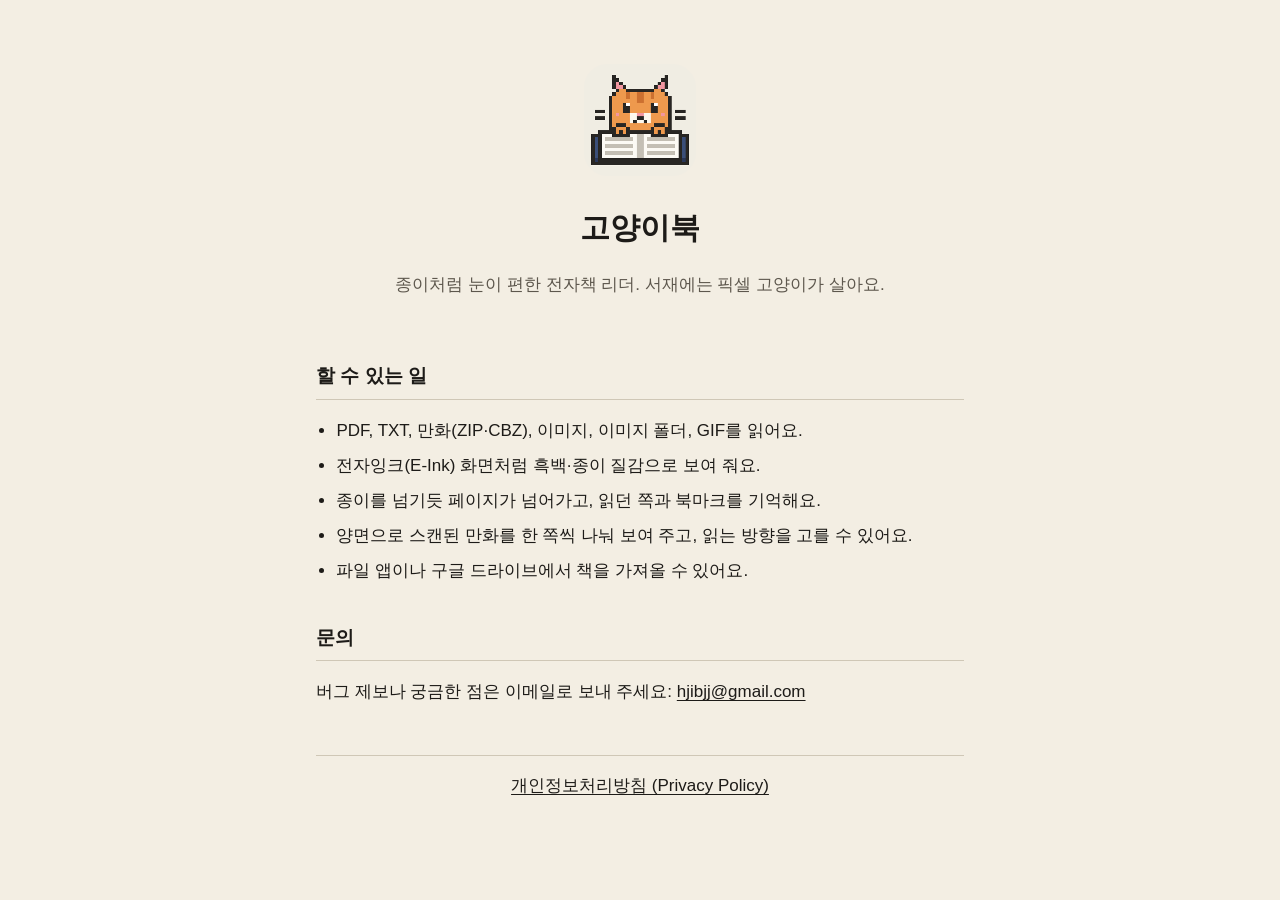
==== index.html @ ccab0043 "Add files via upload" ====
<!doctype html>
<html lang="ko">
<head>
<meta charset="utf-8">
<meta name="viewport" content="width=device-width, initial-scale=1">
<title>고양이북</title>
<meta name="description" content="고양이북: 눈이 편한 전자잉크 느낌의 아이폰·아이패드 전자책 리더">
<link rel="icon" href="icon.png">
<link rel="stylesheet" href="style.css">
</head>
<body>
<main>
  <header class="hero">
    <img src="icon.png" alt="고양이북 앱 아이콘" width="112" height="112">
    <h1>고양이북</h1>
    <p class="lead">종이처럼 눈이 편한 전자책 리더. 서재에는 픽셀 고양이가 살아요.</p>
  </header>

  <section>
    <h2>할 수 있는 일</h2>
    <ul>
      <li>PDF, TXT, 만화(ZIP·CBZ), 이미지, 이미지 폴더, GIF를 읽어요.</li>
      <li>전자잉크(E-Ink) 화면처럼 흑백·종이 질감으로 보여 줘요.</li>
      <li>종이를 넘기듯 페이지가 넘어가고, 읽던 쪽과 북마크를 기억해요.</li>
      <li>양면으로 스캔된 만화를 한 쪽씩 나눠 보여 주고, 읽는 방향을 고를 수 있어요.</li>
      <li>파일 앱이나 구글 드라이브에서 책을 가져올 수 있어요.</li>
    </ul>
  </section>

  <section>
    <h2>문의</h2>
    <p>버그 제보나 궁금한 점은 이메일로 보내 주세요: <a href="mailto:hjibjj@gmail.com">hjibjj@gmail.com</a></p>
  </section>

  <footer>
    <a href="privacy.html">개인정보처리방침 (Privacy Policy)</a>
  </footer>
</main>
</body>
</html>
---- style.css ----
:root {
  --paper: #f3eee3;
  --ink: #1d1b18;
  --muted: #5d574d;
  --line: #cfc7b6;
  --link: #1d1b18;
}
@media (prefers-color-scheme: dark) {
  :root {
    --paper: #1b1a17;
    --ink: #ece6d9;
    --muted: #a59e90;
    --line: #3a372f;
    --link: #ece6d9;
  }
}
* { box-sizing: border-box; }
body {
  margin: 0;
  background: var(--paper);
  color: var(--ink);
  font: 17px/1.7 -apple-system, BlinkMacSystemFont, "Apple SD Gothic Neo", "Noto Sans KR", sans-serif;
  word-break: keep-all;
}
main { max-width: 680px; margin: 0 auto; padding: 40px 16px 64px; }
.hero { text-align: center; padding: 24px 0 8px; }
.hero img { border-radius: 24px; image-rendering: pixelated; }
h1 { font-size: 1.9rem; margin: 16px 0 8px; }
h2 { font-size: 1.2rem; margin-top: 36px; border-bottom: 1px solid var(--line); padding-bottom: 6px; }
.lead, .meta { color: var(--muted); }
ul { padding-left: 1.2em; }
li { margin: 6px 0; }
a { color: var(--link); text-underline-offset: 3px; }
code { font-size: 0.9em; background: rgba(127, 127, 127, 0.15); padding: 1px 5px; border-radius: 4px; }
hr { border: 0; border-top: 1px solid var(--line); margin: 48px 0; }
footer { margin-top: 48px; padding-top: 16px; border-top: 1px solid var(--line); text-align: center; }
.back { margin: 0; }
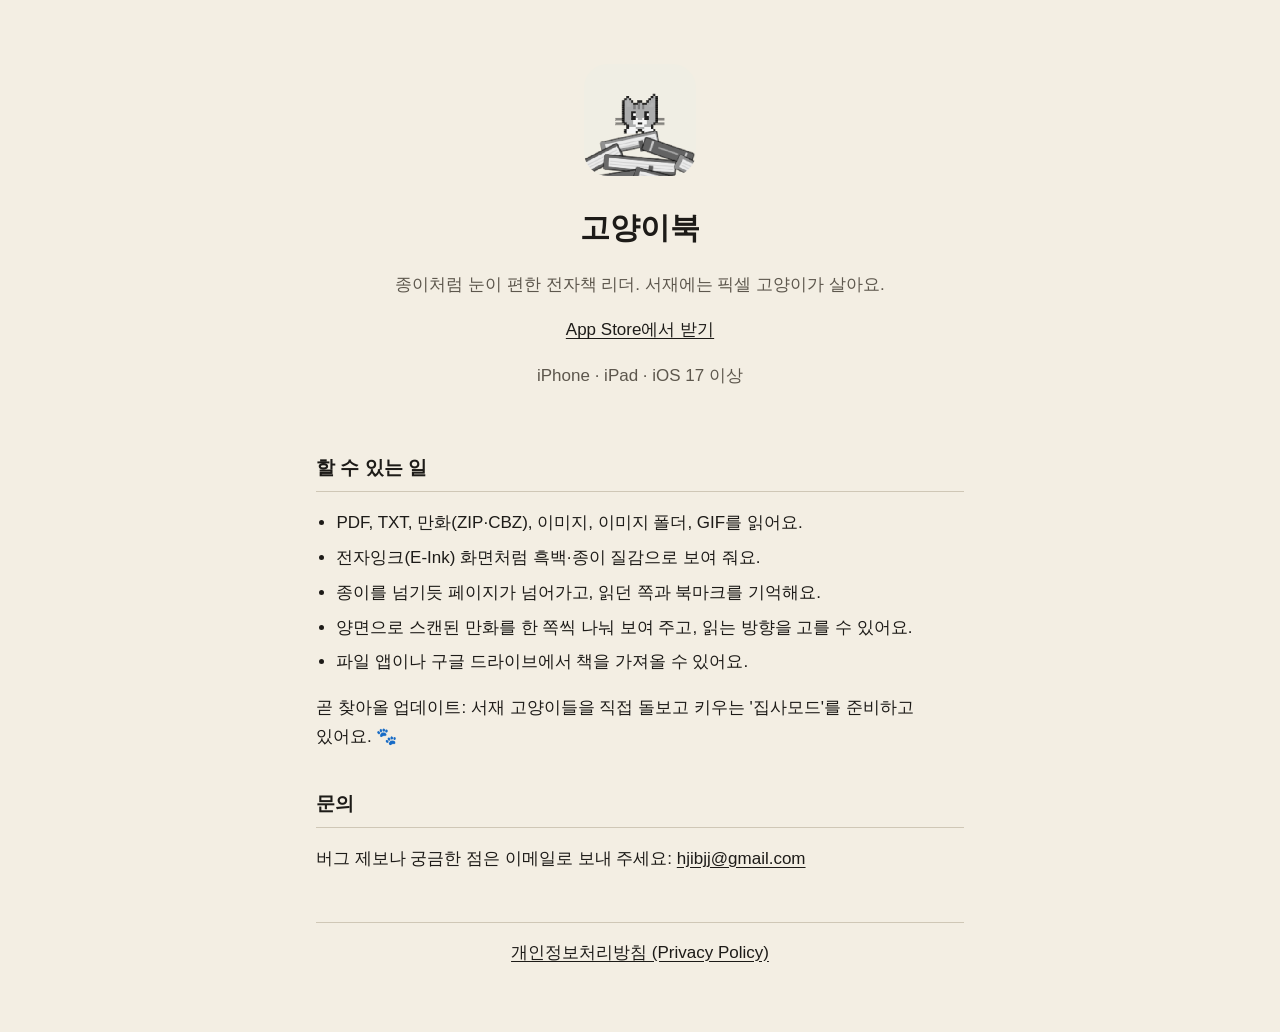
==== commit 443139a6: "Add App Store link and butler-mode teaser" ====
--- a/index.html
+++ b/index.html
@@ -14,6 +14,8 @@
     <img src="icon.png" alt="고양이북 앱 아이콘" width="112" height="112">
     <h1>고양이북</h1>
     <p class="lead">종이처럼 눈이 편한 전자책 리더. 서재에는 픽셀 고양이가 살아요.</p>
+    <p class="store"><a class="store-button" href="https://apps.apple.com/kr/app/id6825828720">App Store에서 받기</a></p>
+    <p class="meta">iPhone · iPad · iOS 17 이상</p>
   </header>
 
   <section>
@@ -25,6 +27,7 @@
       <li>양면으로 스캔된 만화를 한 쪽씩 나눠 보여 주고, 읽는 방향을 고를 수 있어요.</li>
       <li>파일 앱이나 구글 드라이브에서 책을 가져올 수 있어요.</li>
     </ul>
+    <p class="teaser">곧 찾아올 업데이트: 서재 고양이들을 직접 돌보고 키우는 '집사모드'를 준비하고 있어요. 🐾</p>
   </section>
 
   <section>
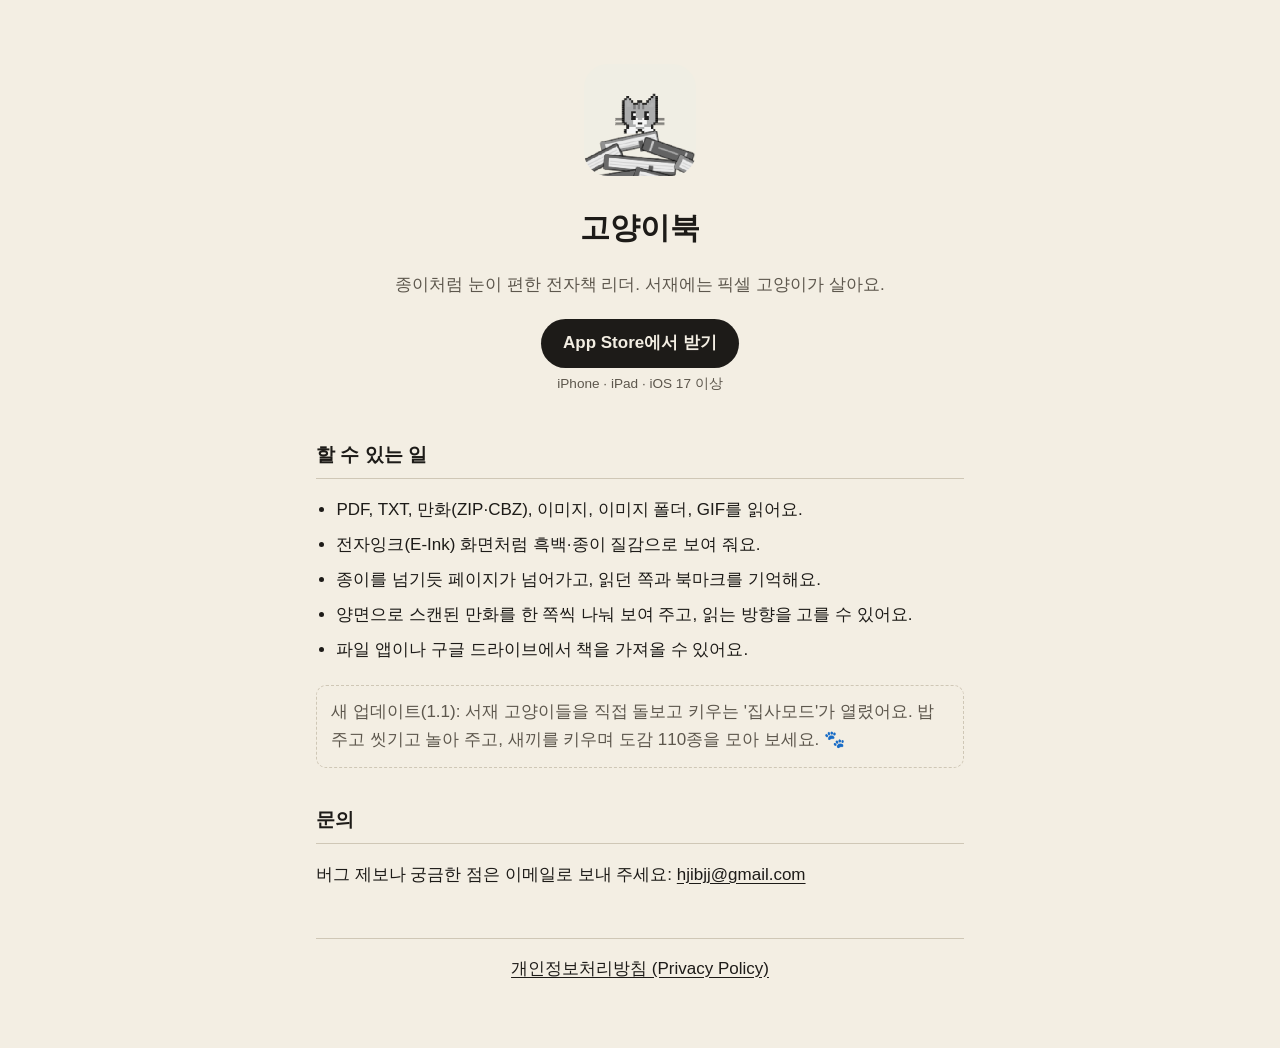
==== commit 73219194: "site: butler mode is out (1.1)" ====
--- a/index.html
+++ b/index.html
@@ -27,7 +27,7 @@
       <li>양면으로 스캔된 만화를 한 쪽씩 나눠 보여 주고, 읽는 방향을 고를 수 있어요.</li>
       <li>파일 앱이나 구글 드라이브에서 책을 가져올 수 있어요.</li>
     </ul>
-    <p class="teaser">곧 찾아올 업데이트: 서재 고양이들을 직접 돌보고 키우는 '집사모드'를 준비하고 있어요. 🐾</p>
+    <p class="teaser">새 업데이트(1.1): 서재 고양이들을 직접 돌보고 키우는 '집사모드'가 열렸어요. 밥 주고 씻기고 놀아 주고, 새끼를 키우며 도감 110종을 모아 보세요. 🐾</p>
   </section>
 
   <section>
--- a/style.css
+++ b/style.css
@@ -35,3 +35,22 @@
 hr { border: 0; border-top: 1px solid var(--line); margin: 48px 0; }
 footer { margin-top: 48px; padding-top: 16px; border-top: 1px solid var(--line); text-align: center; }
 .back { margin: 0; }
+.store { margin: 20px 0 4px; }
+.store-button {
+  display: inline-block;
+  background: var(--ink);
+  color: var(--paper);
+  text-decoration: none;
+  font-weight: 700;
+  padding: 10px 22px;
+  border-radius: 999px;
+}
+.store-button:hover { opacity: 0.85; }
+.hero .meta { font-size: 0.85rem; margin: 0; }
+.teaser {
+  margin-top: 20px;
+  padding: 12px 14px;
+  border: 1px dashed var(--line);
+  border-radius: 10px;
+  color: var(--muted);
+}
